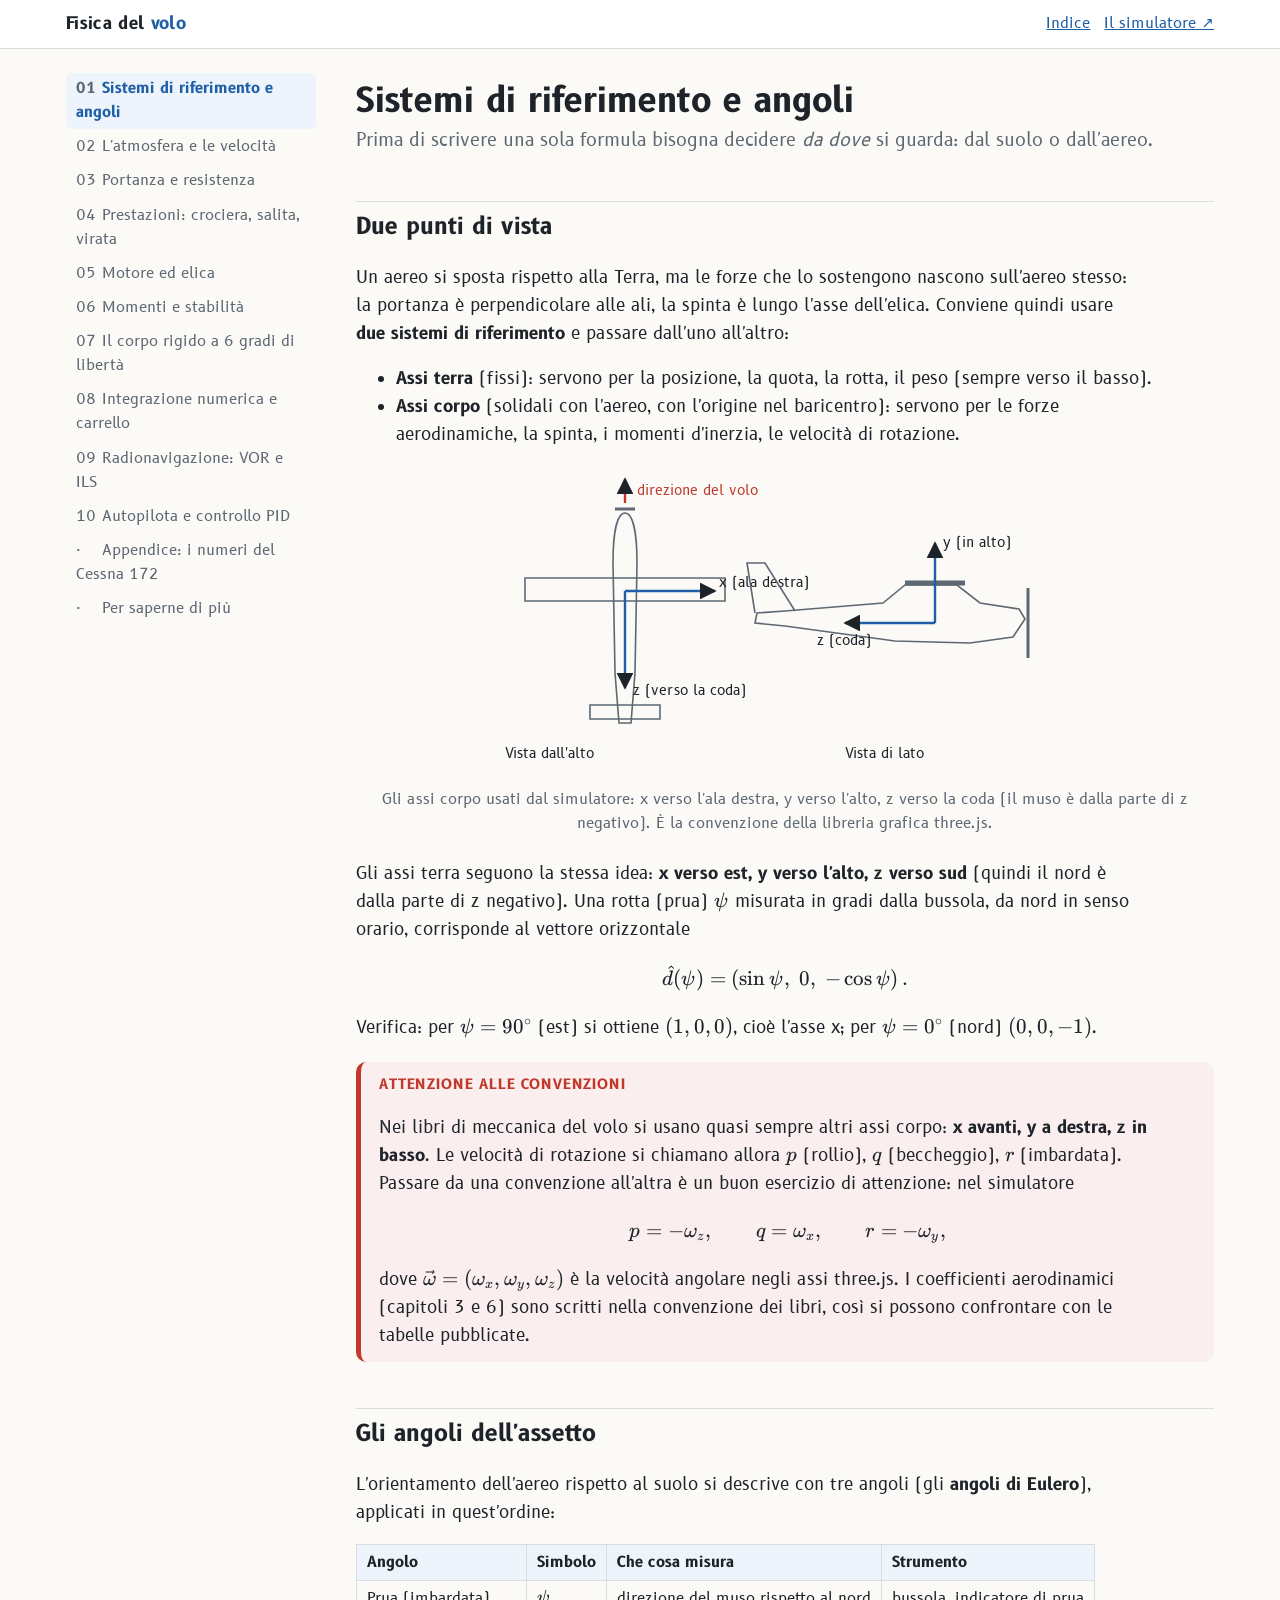
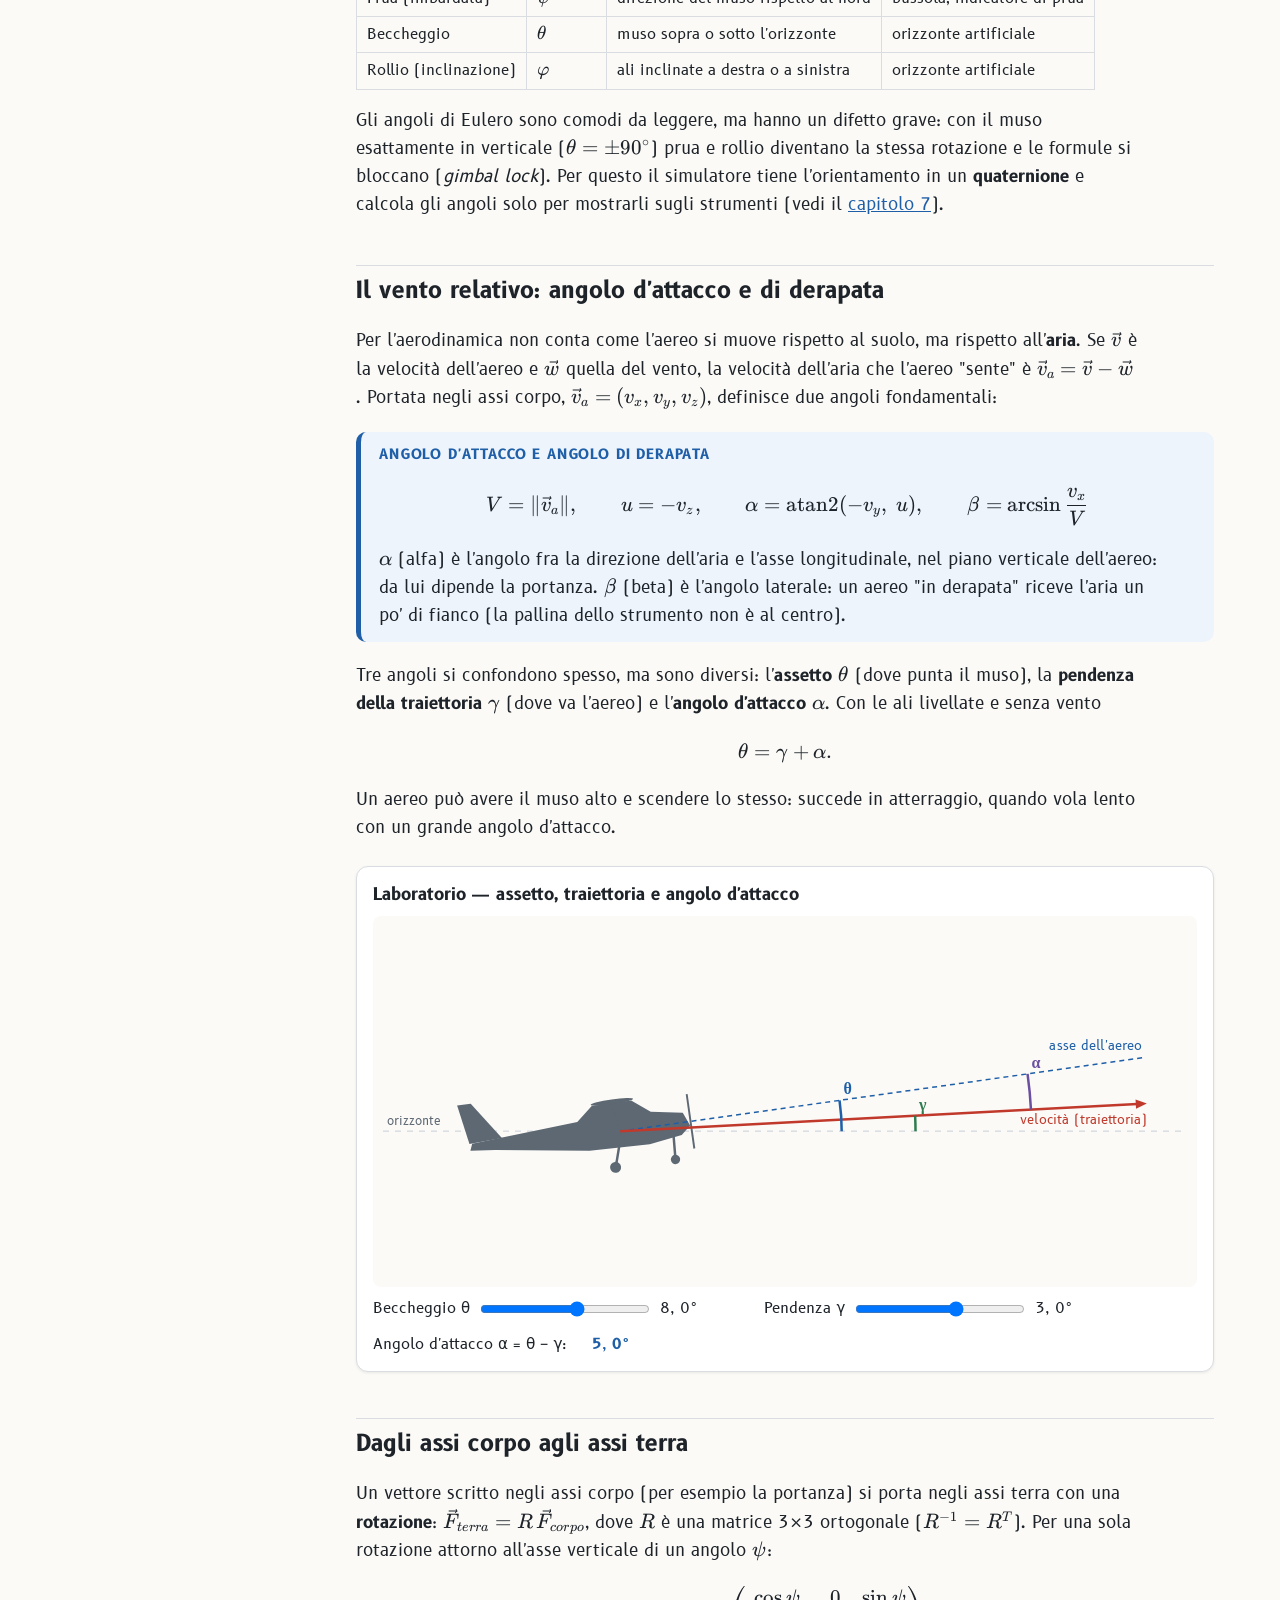
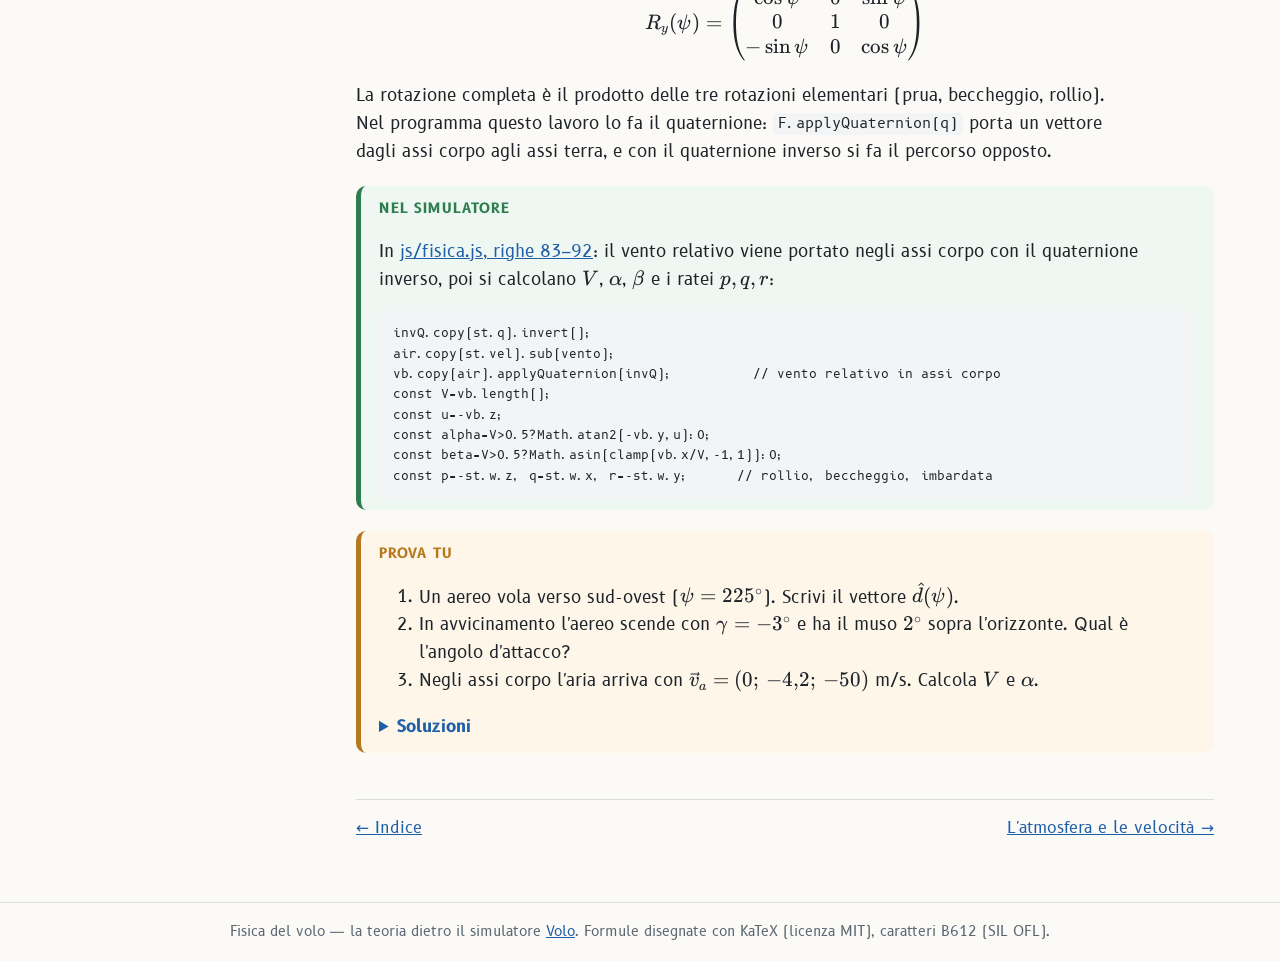
==== capitoli/01-riferimenti.html @ b613e587 "Prima versione: dieci capitoli di teoria del volo (riferimenti, atmosfera, aerodinamica, prestazioni" ====
<!doctype html>
<html lang="it">
<head>
<meta charset="utf-8">
<meta name="viewport" content="width=device-width, initial-scale=1">
<title>Sistemi di riferimento — Fisica del volo</title>
<link rel="stylesheet" href="../css/font.css">
<link rel="stylesheet" href="../lib/katex/katex.min.css">
<link rel="stylesheet" href="../css/stile.css">
<script src="../lib/katex/katex.min.js"></script>
<script src="../lib/katex/auto-render.min.js"></script>
<script src="../js/comune.js"></script>
</head>
<body>
<main>
<h1>Sistemi di riferimento e angoli</h1>
<p class="sottotitolo">Prima di scrivere una sola formula bisogna decidere <i>da dove</i> si guarda: dal suolo o dall'aereo.</p>

<h2>Due punti di vista</h2>
<p>Un aereo si sposta rispetto alla Terra, ma le forze che lo sostengono nascono sull'aereo stesso: la portanza è perpendicolare alle ali, la spinta è lungo l'asse dell'elica. Conviene quindi usare <b>due sistemi di riferimento</b> e passare dall'uno all'altro:</p>
<ul>
  <li><b>Assi terra</b> (fissi): servono per la posizione, la quota, la rotta, il peso (sempre verso il basso).</li>
  <li><b>Assi corpo</b> (solidali con l'aereo, con l'origine nel baricentro): servono per le forze aerodinamiche, la spinta, i momenti d'inerzia, le velocità di rotazione.</li>
</ul>

<figure>
<svg viewBox="0 0 640 300" width="640" role="img" aria-label="Assi corpo del Cessna visto dall'alto e di lato">
  <defs><marker id="pf" viewBox="0 0 10 10" refX="9" refY="5" markerWidth="7" markerHeight="7" orient="auto"><path d="M0,0L10,5L0,10z" fill="currentColor"/></marker></defs>
  <g fill="none" stroke="currentColor" stroke-width="1.6" style="color:var(--tenue)">
    <!-- vista dall'alto: muso in alto -->
    <path d="M160,40 C168,40 172,60 172,90 L170,200 L166,250 L154,250 L150,200 L148,90 C148,60 152,40 160,40Z"/>
    <path d="M60,105 L260,105 L260,128 L60,128Z"/>
    <path d="M125,232 L195,232 L195,246 L125,246Z"/>
    <path d="M150,36 L170,36" stroke-width="3"/>
  </g>
  <g stroke-width="2.4" style="color:var(--accento2)" stroke="currentColor"><line x1="160" y1="30" x2="160" y2="6" marker-end="url(#pf)"/></g>
  <g style="color:var(--accento)" stroke="currentColor" stroke-width="2.4">
    <line x1="160" y1="118" x2="250" y2="118" marker-end="url(#pf)"/>
    <line x1="160" y1="118" x2="160" y2="215" marker-end="url(#pf)"/>
  </g>
  <g font-family="B612" font-size="14" fill="currentColor" style="color:var(--testo)">
    <text x="254" y="114">x (ala destra)</text><text x="168" y="222">z (verso la coda)</text>
    <text x="40" y="285">Vista dall'alto</text>
    <text x="172" y="22" style="fill:var(--accento2)">direzione del volo</text>
  </g>
  <!-- vista di lato: muso a destra -->
  <g fill="none" stroke="currentColor" stroke-width="1.6" style="color:var(--tenue)" transform="translate(470,150)">
    <path d="M90,-4 L84,-14 L45,-20 L22,-38 L-30,-38 L-52,-20 L-150,-12 L-178,-10 L-180,0 L-150,3 L-40,18 L35,20 L78,14Z"/>
    <path d="M-140,-12 L-170,-60 L-188,-60 L-180,-10"/>
    <path d="M-30,-40 L30,-40" stroke-width="5"/>
    <path d="M93,-35 L93,35" stroke-width="3"/>
  </g>
  <g style="color:var(--accento)" stroke="currentColor" stroke-width="2.4">
    <line x1="470" y1="150" x2="470" y2="70" marker-end="url(#pf)"/>
    <line x1="470" y1="150" x2="380" y2="150" marker-end="url(#pf)"/>
  </g>
  <g font-family="B612" font-size="14" fill="currentColor" style="color:var(--testo)">
    <text x="478" y="74">y (in alto)</text><text x="352" y="172">z (coda)</text>
    <text x="380" y="285">Vista di lato</text>
  </g>
</svg>
<figcaption>Gli assi corpo usati dal simulatore: x verso l'ala destra, y verso l'alto, z verso la coda (il muso è dalla parte di z negativo). È la convenzione della libreria grafica three.js.</figcaption>
</figure>

<p>Gli assi terra seguono la stessa idea: <b>x verso est, y verso l'alto, z verso sud</b> (quindi il nord è dalla parte di z negativo). Una rotta (prua) \(\psi\) misurata in gradi dalla bussola, da nord in senso orario, corrisponde al vettore orizzontale</p>
$$\hat{d}(\psi)=\left(\sin\psi,\;0,\;-\cos\psi\right).$$
<p>Verifica: per \(\psi=90^\circ\) (est) si ottiene \((1,0,0)\), cioè l'asse x; per \(\psi=0^\circ\) (nord) \((0,0,-1)\).</p>

<div class="box attenzione">
  <div class="titolo">Attenzione alle convenzioni</div>
  <p>Nei libri di meccanica del volo si usano quasi sempre altri assi corpo: <b>x avanti, y a destra, z in basso</b>. Le velocità di rotazione si chiamano allora \(p\) (rollio), \(q\) (beccheggio), \(r\) (imbardata). Passare da una convenzione all'altra è un buon esercizio di attenzione: nel simulatore</p>
  $$p=-\omega_z,\qquad q=\omega_x,\qquad r=-\omega_y,$$
  <p>dove \(\vec\omega=(\omega_x,\omega_y,\omega_z)\) è la velocità angolare negli assi three.js. I coefficienti aerodinamici (capitoli 3 e 6) sono scritti nella convenzione dei libri, così si possono confrontare con le tabelle pubblicate.</p>
</div>

<h2>Gli angoli dell'assetto</h2>
<p>L'orientamento dell'aereo rispetto al suolo si descrive con tre angoli (gli <b>angoli di Eulero</b>), applicati in quest'ordine:</p>
<table>
  <tr><th>Angolo</th><th>Simbolo</th><th>Che cosa misura</th><th>Strumento</th></tr>
  <tr><td>Prua (imbardata)</td><td>\(\psi\)</td><td>direzione del muso rispetto al nord</td><td>bussola, indicatore di prua</td></tr>
  <tr><td>Beccheggio</td><td>\(\theta\)</td><td>muso sopra o sotto l'orizzonte</td><td>orizzonte artificiale</td></tr>
  <tr><td>Rollio (inclinazione)</td><td>\(\varphi\)</td><td>ali inclinate a destra o a sinistra</td><td>orizzonte artificiale</td></tr>
</table>
<p>Gli angoli di Eulero sono comodi da leggere, ma hanno un difetto grave: con il muso esattamente in verticale (\(\theta=\pm90^\circ\)) prua e rollio diventano la stessa rotazione e le formule si bloccano (<i>gimbal lock</i>). Per questo il simulatore tiene l'orientamento in un <b>quaternione</b> e calcola gli angoli solo per mostrarli sugli strumenti (vedi il <a href="07-corpo-rigido.html">capitolo 7</a>).</p>

<h2>Il vento relativo: angolo d'attacco e di derapata</h2>
<p>Per l'aerodinamica non conta come l'aereo si muove rispetto al suolo, ma rispetto all'<b>aria</b>. Se \(\vec v\) è la velocità dell'aereo e \(\vec w\) quella del vento, la velocità dell'aria che l'aereo "sente" è \(\vec v_a=\vec v-\vec w\). Portata negli assi corpo, \(\vec v_a=(v_x,v_y,v_z)\), definisce due angoli fondamentali:</p>
<div class="box formula">
  <div class="titolo">Angolo d'attacco e angolo di derapata</div>
  $$V=\lVert\vec v_a\rVert,\qquad u=-v_z,\qquad \alpha=\operatorname{atan2}(-v_y,\;u),\qquad \beta=\arcsin\frac{v_x}{V}$$
  <p>\(\alpha\) (alfa) è l'angolo fra la direzione dell'aria e l'asse longitudinale, nel piano verticale dell'aereo: da lui dipende la portanza. \(\beta\) (beta) è l'angolo laterale: un aereo "in derapata" riceve l'aria un po' di fianco (la pallina dello strumento non è al centro).</p>
</div>

<p>Tre angoli si confondono spesso, ma sono diversi: l'<b>assetto</b> \(\theta\) (dove punta il muso), la <b>pendenza della traiettoria</b> \(\gamma\) (dove va l'aereo) e l'<b>angolo d'attacco</b> \(\alpha\). Con le ali livellate e senza vento</p>
$$\theta=\gamma+\alpha.$$
<p>Un aereo può avere il muso alto e scendere lo stesso: succede in atterraggio, quando vola lento con un grande angolo d'attacco.</p>

<div class="lab">
  <div class="titolo">Laboratorio — assetto, traiettoria e angolo d'attacco</div>
  <canvas id="cvAngoli"></canvas>
  <div class="comandi">
    <label>Beccheggio θ <input type="range" id="th" min="-15" max="25" step="0.5" value="8"><output for="th"></output></label>
    <label>Pendenza γ <input type="range" id="ga" min="-15" max="15" step="0.5" value="3"><output for="ga"></output></label>
  </div>
  <div class="risultati">Angolo d'attacco α = θ − γ: <b id="ris-a"></b> <span id="ris-n"></span></div>
</div>

<h2>Dagli assi corpo agli assi terra</h2>
<p>Un vettore scritto negli assi corpo (per esempio la portanza) si porta negli assi terra con una <b>rotazione</b>: \(\vec F_{terra}=R\,\vec F_{corpo}\), dove \(R\) è una matrice 3×3 ortogonale (\(R^{-1}=R^{T}\)). Per una sola rotazione attorno all'asse verticale di un angolo \(\psi\):</p>
$$R_y(\psi)=\begin{pmatrix}\cos\psi&0&\sin\psi\\0&1&0\\-\sin\psi&0&\cos\psi\end{pmatrix}$$
<p>La rotazione completa è il prodotto delle tre rotazioni elementari (prua, beccheggio, rollio). Nel programma questo lavoro lo fa il quaternione: <code>F.applyQuaternion(q)</code> porta un vettore dagli assi corpo agli assi terra, e con il quaternione inverso si fa il percorso opposto.</p>

<div class="box nelsim">
  <div class="titolo">Nel simulatore</div>
  <p>In <a data-codice="js/fisica.js#L83-L92">js/fisica.js, righe 83–92</a>: il vento relativo viene portato negli assi corpo con il quaternione inverso, poi si calcolano \(V\), \(\alpha\), \(\beta\) e i ratei \(p,q,r\):</p>
<pre><code>invQ.copy(st.q).invert();
air.copy(st.vel).sub(vento);
vb.copy(air).applyQuaternion(invQ);          // vento relativo in assi corpo
const V=vb.length();
const u=-vb.z;
const alpha=V>0.5?Math.atan2(-vb.y,u):0;
const beta=V>0.5?Math.asin(clamp(vb.x/V,-1,1)):0;
const p=-st.w.z, q=st.w.x, r=-st.w.y;      // rollio, beccheggio, imbardata</code></pre>
</div>

<div class="box prova">
  <div class="titolo">Prova tu</div>
  <ol>
    <li>Un aereo vola verso sud-ovest (\(\psi=225^\circ\)). Scrivi il vettore \(\hat d(\psi)\).</li>
    <li>In avvicinamento l'aereo scende con \(\gamma=-3^\circ\) e ha il muso \(2^\circ\) sopra l'orizzonte. Qual è l'angolo d'attacco?</li>
    <li>Negli assi corpo l'aria arriva con \(\vec v_a=(0;\,-4{,}2;\,-50)\) m/s. Calcola \(V\) e \(\alpha\).</li>
  </ol>
  <details><summary>Soluzioni</summary>
    <ol>
      <li>\(\hat d=(\sin225^\circ,0,-\cos225^\circ)=(-0{,}707;\;0;\;0{,}707)\): verso ovest (x negativo) e verso sud (z positivo).</li>
      <li>\(\alpha=\theta-\gamma=2^\circ-(-3^\circ)=5^\circ\).</li>
      <li>\(V=\sqrt{4{,}2^2+50^2}\approx50{,}2\) m/s; \(u=50\), \(\alpha=\operatorname{atan2}(4{,}2;\,50)\approx4{,}8^\circ\).</li>
    </ol>
  </details>
</div>
</main>
<script>
window.addEventListener('load',()=>{
  const cv=document.getElementById('cvAngoli'),ctx=cv.getContext('2d');
  let th=8,ga=3;
  function disegna(){
    const r=window.devicePixelRatio||1,W=cv.clientWidth,H=Math.round(W*0.45);
    cv.style.height=H+'px';cv.width=W*r;cv.height=H*r;ctx.setTransform(r,0,0,r,0,0);ctx.clearRect(0,0,W,H);
    const cx=W*0.3,cy=H*0.58,s=W/30;
    // orizzonte
    ctx.strokeStyle=FV.colore('linea');ctx.lineWidth=1.5;ctx.setLineDash([6,6]);
    ctx.beginPath();ctx.moveTo(10,cy);ctx.lineTo(W-10,cy);ctx.stroke();ctx.setLineDash([]);
    ctx.fillStyle=FV.colore('tenue');ctx.font='12px B612';ctx.fillText('orizzonte',14,cy-6);
    FV.cessnaLato(ctx,cx,cy,s,th*FV.D2R);
    // asse longitudinale e velocità
    const T=th*FV.D2R,G=ga*FV.D2R,L=W*0.64;
    ctx.strokeStyle=FV.colore('accento');ctx.lineWidth=1.5;ctx.setLineDash([5,4]);
    ctx.beginPath();ctx.moveTo(cx,cy);ctx.lineTo(cx+Math.cos(T)*L,cy-Math.sin(T)*L);ctx.stroke();ctx.setLineDash([]);
    ctx.fillStyle=FV.colore('accento');ctx.font='13px B612';ctx.textAlign='right';
    ctx.fillText('asse dell\'aereo',cx+Math.cos(T)*L,cy-Math.sin(T)*L+(T>=G?-8:18));
    FV.freccia(ctx,cx,cy,cx+Math.cos(G)*L,cy-Math.sin(G)*L,FV.colore('accento2'),2.5);
    ctx.fillStyle=FV.colore('accento2');ctx.fillText('velocità (traiettoria)',cx+Math.cos(G)*L,cy-Math.sin(G)*L+(T>=G?20:-8));
    ctx.textAlign='left';
    // archi degli angoli, oltre il muso
    const arco=(r0,a0,a1,col,testo)=>{ctx.strokeStyle=ctx.fillStyle=col;ctx.lineWidth=2.5;ctx.beginPath();ctx.arc(cx,cy,r0,-Math.max(a0,a1),-Math.min(a0,a1));ctx.stroke();
      const m=Math.max(a0,a1);ctx.font='bold 16px B612';ctx.fillText(testo,cx+Math.cos(m)*r0+4,cy-Math.sin(m)*r0-6);};
    arco(L*0.42,0,T,FV.colore('accento'),'θ');
    arco(L*0.56,0,G,FV.colore('verde'),'γ');
    arco(L*0.78,G,T,FV.colore('viola'),'α');
  }
  const agg=()=>{const a=th-ga;document.getElementById('ris-a').textContent=FV.fmt(a,1)+'°';
    document.getElementById('ris-n').textContent=a>16?'— oltre lo stallo del Cessna (16°)!':a<-2?'— ala con portanza negativa':'';disegna();};
  FV.cursore('th',v=>{th=v;agg();},v=>FV.fmt(v,1)+'°').agg();
  FV.cursore('ga',v=>{ga=v;agg();},v=>FV.fmt(v,1)+'°').agg();
  window.addEventListener('resize',disegna);
});
</script>
</body>
</html>
---- css/font.css ----
/* Caratteri B612 e B612 Mono (SIL Open Font License 1.1, vedi font/OFL.txt), serviti dal sito stesso:
   niente richieste a Google Fonts, quindi l'indirizzo IP di chi gioca non va a terzi. */
@font-face{font-family:"B612";font-style:normal;font-weight:400;font-display:swap;src:url(../font/B612-400.woff2) format("woff2")}
@font-face{font-family:"B612";font-style:normal;font-weight:700;font-display:swap;src:url(../font/B612-700.woff2) format("woff2")}
@font-face{font-family:"B612 Mono";font-style:normal;font-weight:400;font-display:swap;src:url(../font/B612Mono-400.woff2) format("woff2")}
@font-face{font-family:"B612 Mono";font-style:normal;font-weight:700;font-display:swap;src:url(../font/B612Mono-700.woff2) format("woff2")}
---- css/stile.css ----
/* =====================================================================
   FISICA DEL VOLO — stile delle pagine
   Tema chiaro (si stampa bene) e scuro automatico. Colori come "token".
   ===================================================================== */
:root{
  --fondo:#fbfaf7; --carta:#ffffff; --testo:#1d2329; --tenue:#5d6873; --linea:#d9dde2;
  --accento:#1f5fa8; --accento2:#c0392b; --verde:#2e7d4f; --giallo:#b7791f; --viola:#6b4fa0;
  --box-formula:#eef4fb; --box-sim:#eef7f1; --box-prova:#fdf6e9; --box-att:#fbeeee;
  --codice:#f3f4f6;
  --ombra:0 1px 3px rgba(0,0,0,.08);
  color-scheme:light;
}
@media (prefers-color-scheme:dark){
  :root:not([data-theme="light"]){
    --fondo:#14181d; --carta:#1b2027; --testo:#e4e8ec; --tenue:#9aa6b2; --linea:#323a44;
    --accento:#6aa8f0; --accento2:#ef7a6c; --verde:#62c08b; --giallo:#e0b45c; --viola:#a891e0;
    --box-formula:#1c2836; --box-sim:#1b2c24; --box-prova:#2e2818; --box-att:#311f1f;
    --codice:#232a33; --ombra:none; color-scheme:dark;
  }
}
:root[data-theme="dark"]{
  --fondo:#14181d; --carta:#1b2027; --testo:#e4e8ec; --tenue:#9aa6b2; --linea:#323a44;
  --accento:#6aa8f0; --accento2:#ef7a6c; --verde:#62c08b; --giallo:#e0b45c; --viola:#a891e0;
  --box-formula:#1c2836; --box-sim:#1b2c24; --box-prova:#2e2818; --box-att:#311f1f;
  --codice:#232a33; --ombra:none; color-scheme:dark;
}
*{box-sizing:border-box}
html{font-size:17px}
body{margin:0;background:var(--fondo);color:var(--testo);font-family:"B612",system-ui,sans-serif;line-height:1.65}
a{color:var(--accento)}
header.testata{border-bottom:1px solid var(--linea);background:var(--carta)}
header.testata .dentro{max-width:1180px;margin:0 auto;padding:10px 16px;display:flex;gap:14px;align-items:center;flex-wrap:wrap}
header.testata .marchio{font-weight:700;text-decoration:none;color:var(--testo);letter-spacing:.02em}
header.testata .marchio span{color:var(--accento)}
header.testata nav{margin-left:auto;display:flex;gap:14px;font-size:.88rem}
.pagina{max-width:1180px;margin:0 auto;padding:0 16px;display:grid;grid-template-columns:250px minmax(0,1fr);gap:40px}
aside.indice{position:sticky;top:0;align-self:start;max-height:100vh;overflow:auto;padding:22px 0;font-size:.86rem}
aside.indice ol{list-style:none;margin:0;padding:0}
aside.indice li{margin:2px 0}
aside.indice a{display:block;padding:4px 10px;border-radius:6px;text-decoration:none;color:var(--tenue)}
aside.indice a:hover{background:var(--box-formula);color:var(--testo)}
aside.indice a.qui{background:var(--box-formula);color:var(--accento);font-weight:700}
aside.indice .num{display:inline-block;width:1.8em;font-family:"B612 Mono",monospace;color:var(--tenue)}
main{padding:26px 0 60px;min-width:0}
main>h1{font-size:2rem;line-height:1.2;margin:.2em 0 .1em}
.sottotitolo{color:var(--tenue);margin:0 0 1.6em;font-size:1.05rem}
h2{font-size:1.35rem;margin:2em 0 .5em;padding-top:.3em;border-top:1px solid var(--linea)}
h3{font-size:1.08rem;margin:1.5em 0 .4em}
p,li{max-width:46em}
code,kbd{font-family:"B612 Mono",monospace;font-size:.85em;background:var(--codice);padding:.1em .35em;border-radius:4px}
pre{font-family:"B612 Mono",monospace;font-size:.8rem;background:var(--codice);padding:12px 14px;border-radius:8px;overflow:auto;line-height:1.5;max-width:100%}
pre code{background:none;padding:0}
table{border-collapse:collapse;margin:1em 0;font-size:.9rem;max-width:100%;display:block;overflow-x:auto}
th,td{border:1px solid var(--linea);padding:5px 10px;text-align:left;vertical-align:top}
th{background:var(--box-formula)}
td.n{font-family:"B612 Mono",monospace;text-align:right;white-space:nowrap}
/* riquadri */
.box{border-radius:10px;padding:12px 18px;margin:1.2em 0;border-left:5px solid}
.box>:first-child{margin-top:0}.box>:last-child{margin-bottom:0}
.box .titolo{font-weight:700;font-size:.82rem;text-transform:uppercase;letter-spacing:.06em;margin-bottom:.3em}
.formula{background:var(--box-formula);border-color:var(--accento)}
.formula .titolo{color:var(--accento)}
.nelsim{background:var(--box-sim);border-color:var(--verde)}
.nelsim .titolo{color:var(--verde)}
.prova{background:var(--box-prova);border-color:var(--giallo)}
.prova .titolo{color:var(--giallo)}
.attenzione{background:var(--box-att);border-color:var(--accento2)}
.attenzione .titolo{color:var(--accento2)}
details{margin:.6em 0}
summary{cursor:pointer;color:var(--accento);font-weight:700}
/* figure e strumenti interattivi */
figure{margin:1.4em 0;text-align:center}
figure img,figure svg{max-width:100%;height:auto}
figure img{border-radius:8px;box-shadow:var(--ombra)}
figcaption{font-size:.86rem;color:var(--tenue);margin-top:.4em}
.lab{background:var(--carta);border:1px solid var(--linea);border-radius:12px;padding:14px 16px;margin:1.4em 0;box-shadow:var(--ombra)}
.lab .titolo{font-weight:700;margin-bottom:.4em}
.lab canvas{width:100%;display:block;border-radius:8px;background:var(--fondo)}
.comandi{display:flex;flex-wrap:wrap;gap:10px 22px;margin:10px 0}
.comandi label{display:flex;align-items:center;gap:8px;font-size:.88rem}
.comandi input[type=range]{width:170px}
.comandi output,.valore{font-family:"B612 Mono",monospace;font-size:.88rem;min-width:5.5em;display:inline-block}
.risultati{display:flex;flex-wrap:wrap;gap:8px 24px;font-size:.9rem;margin-top:8px}
.risultati b{font-family:"B612 Mono",monospace;color:var(--accento)}
button{font:inherit;font-size:.86rem;padding:5px 12px;border-radius:7px;border:1px solid var(--linea);background:var(--carta);color:var(--testo);cursor:pointer}
button:hover{border-color:var(--accento)}
.katex-display{overflow-x:auto;overflow-y:hidden;padding:4px 0}
.navcap{display:flex;justify-content:space-between;gap:12px;margin-top:3em;padding-top:1em;border-top:1px solid var(--linea);font-size:.92rem}
.schede{display:grid;grid-template-columns:repeat(auto-fill,minmax(250px,1fr));gap:14px;margin:1.4em 0}
.scheda{display:block;background:var(--carta);border:1px solid var(--linea);border-radius:12px;padding:14px 16px;text-decoration:none;color:var(--testo);box-shadow:var(--ombra)}
.scheda:hover{border-color:var(--accento)}
.scheda .num{font-family:"B612 Mono",monospace;color:var(--accento);font-size:.85rem}
.scheda b{display:block;margin:.2em 0}
.scheda span{color:var(--tenue);font-size:.86rem}
.colonne{display:grid;grid-template-columns:1fr 1fr;gap:20px}
footer{color:var(--tenue);font-size:.8rem;border-top:1px solid var(--linea);padding:18px 16px;text-align:center}
@media (max-width:860px){
  .pagina{grid-template-columns:1fr;gap:0}
  aside.indice{position:static;max-height:none;padding:10px 0;border-bottom:1px solid var(--linea)}
  .colonne{grid-template-columns:1fr}
  html{font-size:16px}
}
@media print{
  aside.indice,header.testata nav,.navcap,.lab .comandi,button{display:none}
  .pagina{display:block}
  body{background:#fff}
  h2{break-after:avoid}
  .box,figure,.lab{break-inside:avoid}
}
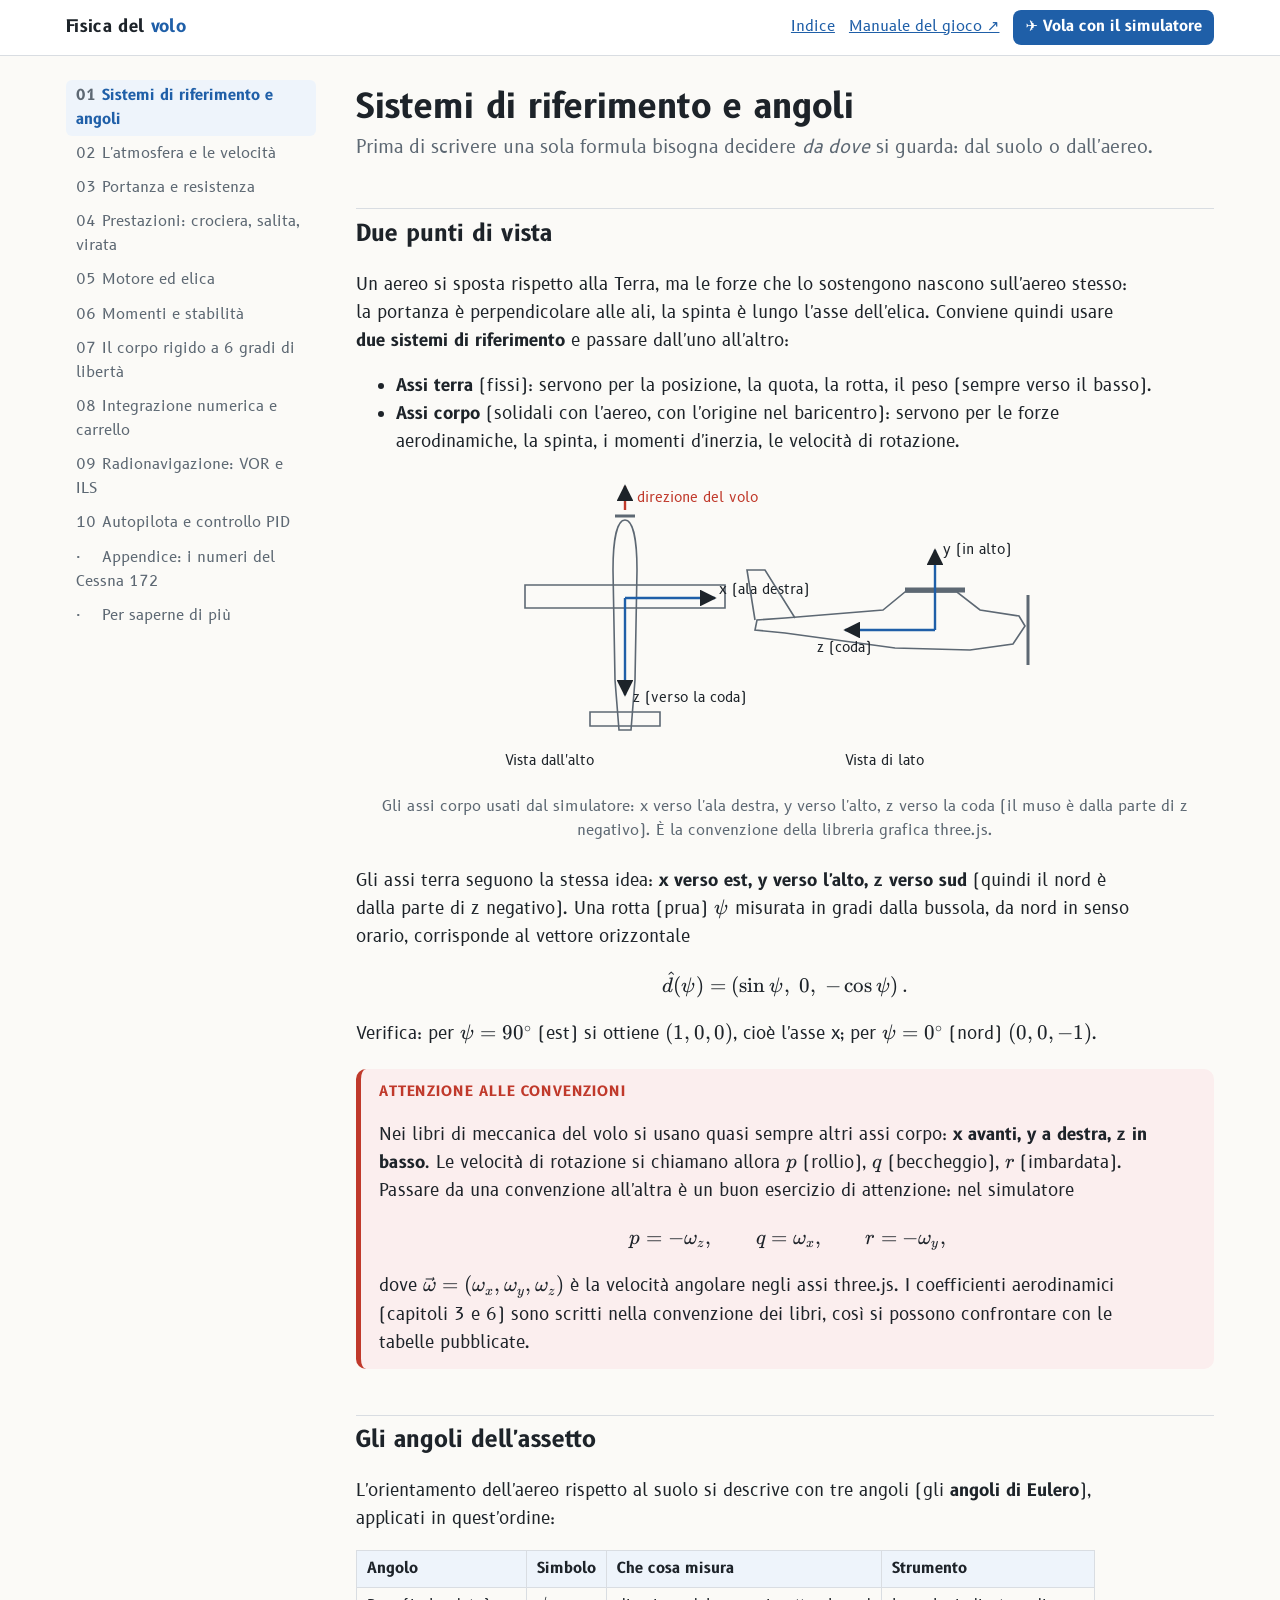
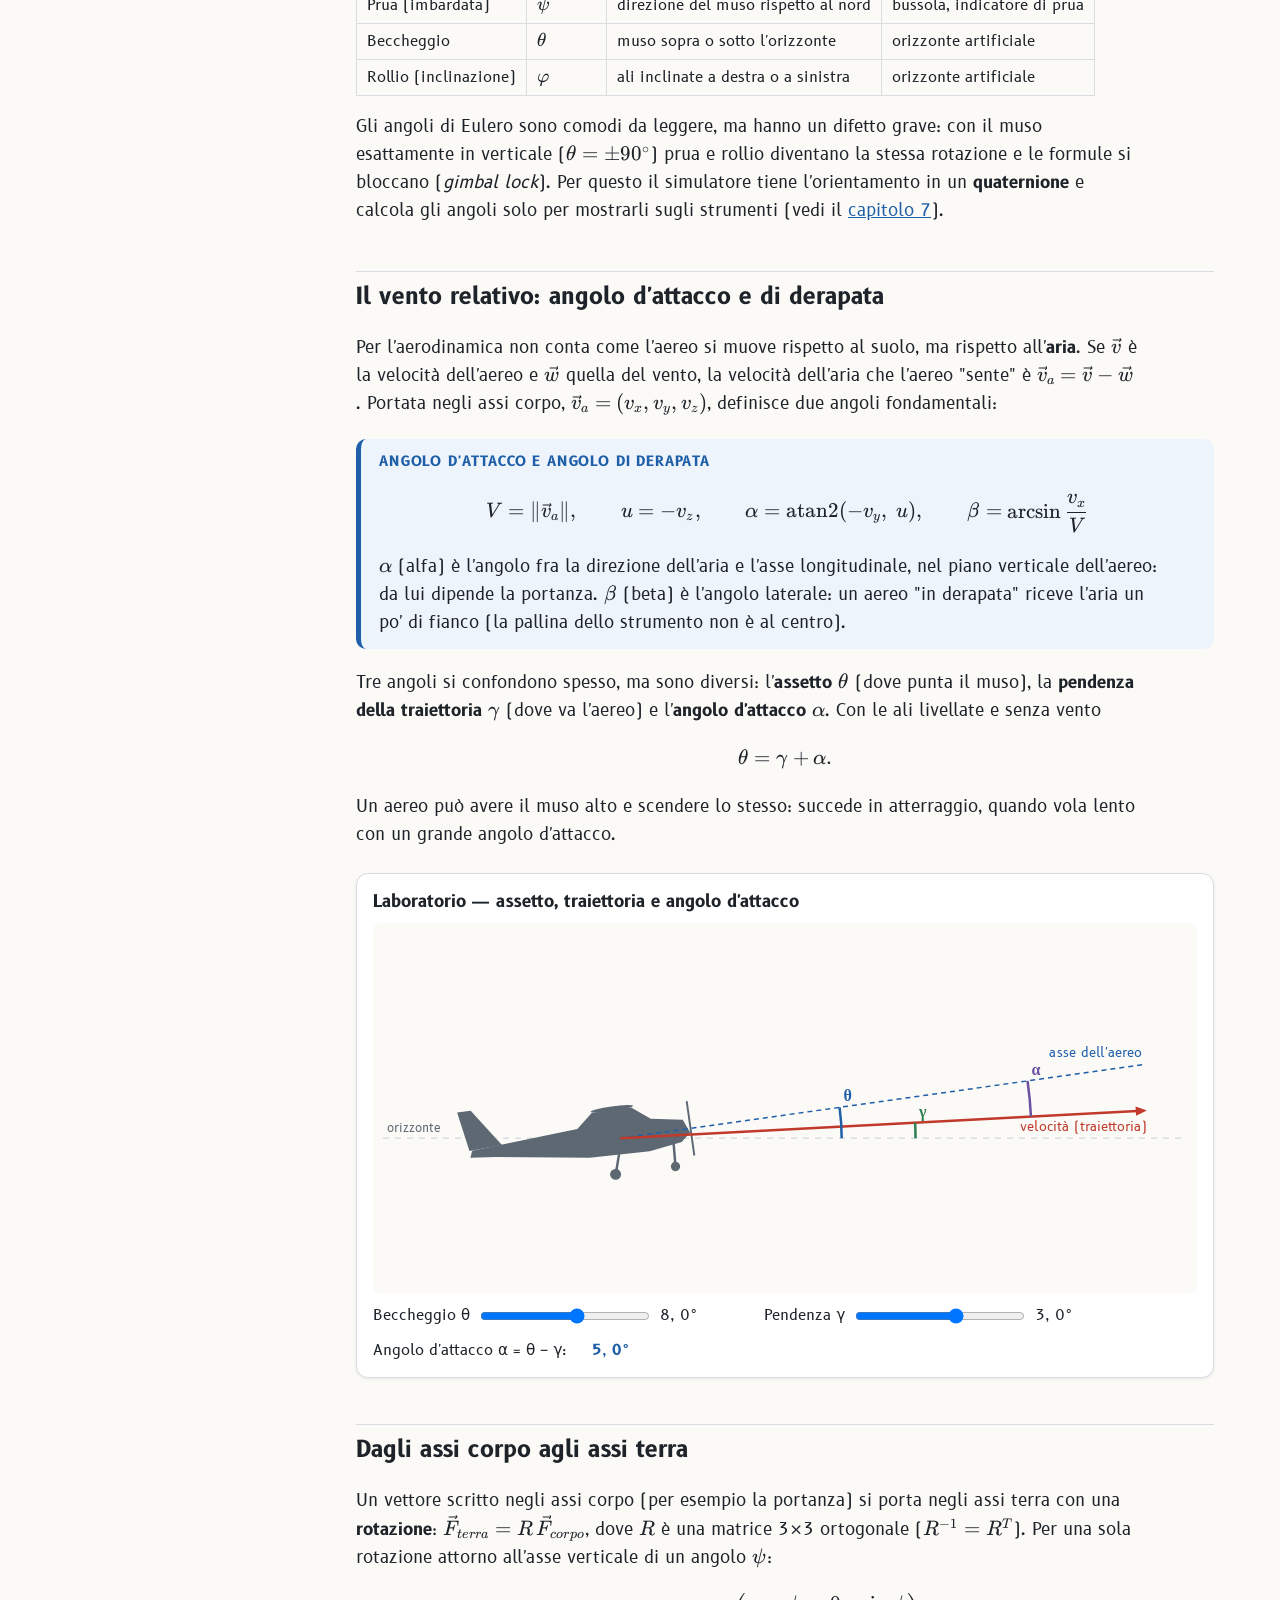
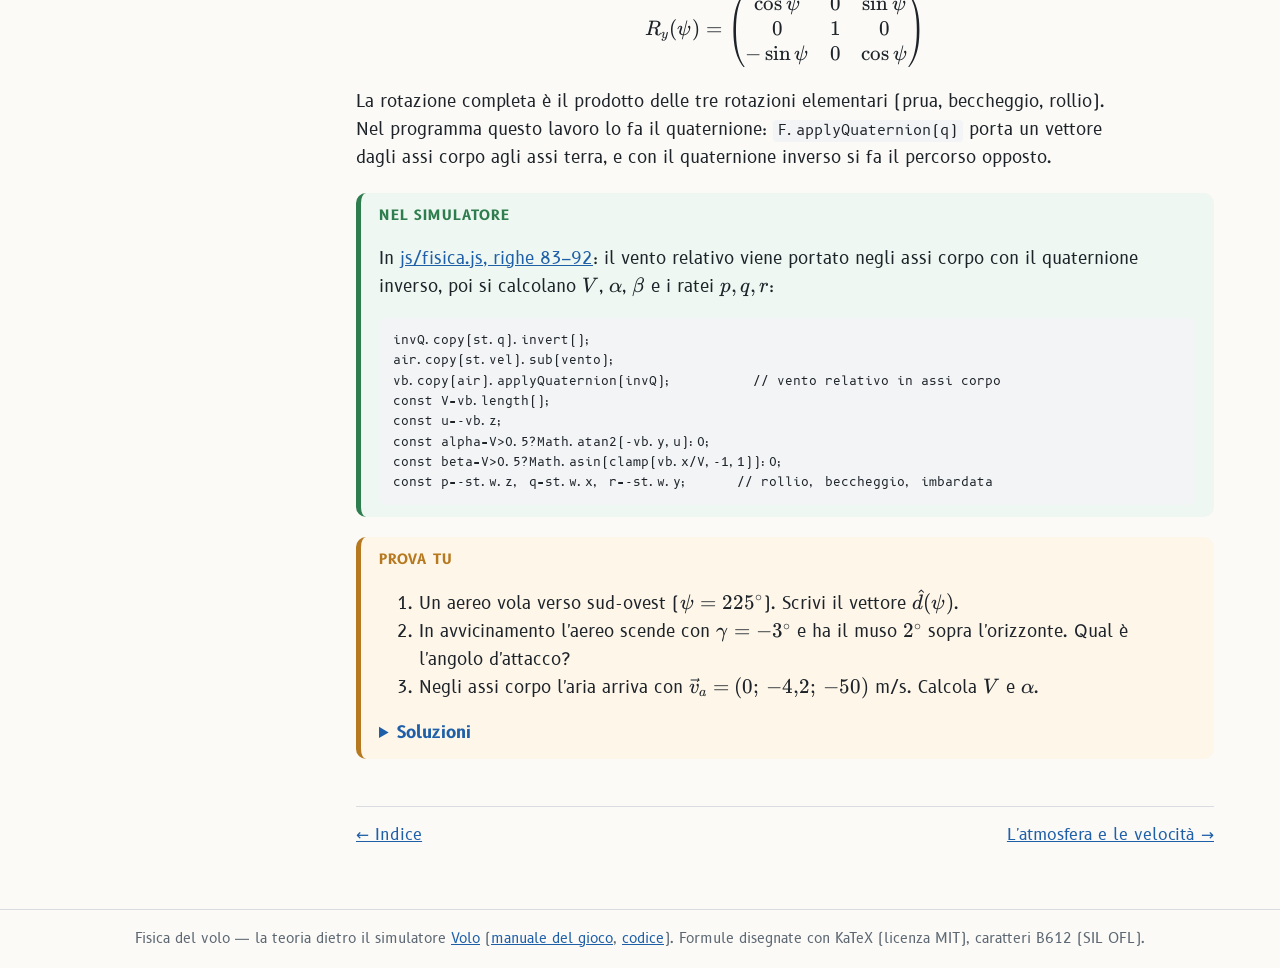
==== commit e3e3ec3f: "Icona delle pagine Co-Authored-By: Claude Opus 5.5 <noreply@anthropic.com>" ====
--- a/capitoli/01-riferimenti.html
+++ b/capitoli/01-riferimenti.html
@@ -3,6 +3,7 @@
 <head>
 <meta charset="utf-8">
 <meta name="viewport" content="width=device-width, initial-scale=1">
+<link rel="icon" href="../img/icona.svg" type="image/svg+xml">
 <title>Sistemi di riferimento — Fisica del volo</title>
 <link rel="stylesheet" href="../css/font.css">
 <link rel="stylesheet" href="../lib/katex/katex.min.css">
--- a/css/stile.css
+++ b/css/stile.css
@@ -32,7 +32,13 @@
 header.testata .dentro{max-width:1180px;margin:0 auto;padding:10px 16px;display:flex;gap:14px;align-items:center;flex-wrap:wrap}
 header.testata .marchio{font-weight:700;text-decoration:none;color:var(--testo);letter-spacing:.02em}
 header.testata .marchio span{color:var(--accento)}
-header.testata nav{margin-left:auto;display:flex;gap:14px;font-size:.88rem}
+header.testata nav{margin-left:auto;display:flex;gap:14px;font-size:.88rem;align-items:center;flex-wrap:wrap}
+header.testata nav a.vola{background:var(--accento);color:#fff;text-decoration:none;font-weight:700;padding:5px 12px;border-radius:8px}
+:root[data-theme="dark"] header.testata nav a.vola{color:#10161d}
+@media (prefers-color-scheme:dark){:root:not([data-theme="light"]) header.testata nav a.vola{color:#10161d}}
+.bottoni{display:flex;flex-wrap:wrap;gap:12px;margin:1em 0}
+.bottoni a{display:inline-block;padding:10px 18px;border-radius:10px;font-weight:700;text-decoration:none;border:2px solid var(--accento)}
+.bottoni a.pieno{background:var(--accento);color:var(--carta)}
 .pagina{max-width:1180px;margin:0 auto;padding:0 16px;display:grid;grid-template-columns:250px minmax(0,1fr);gap:40px}
 aside.indice{position:sticky;top:0;align-self:start;max-height:100vh;overflow:auto;padding:22px 0;font-size:.86rem}
 aside.indice ol{list-style:none;margin:0;padding:0}
